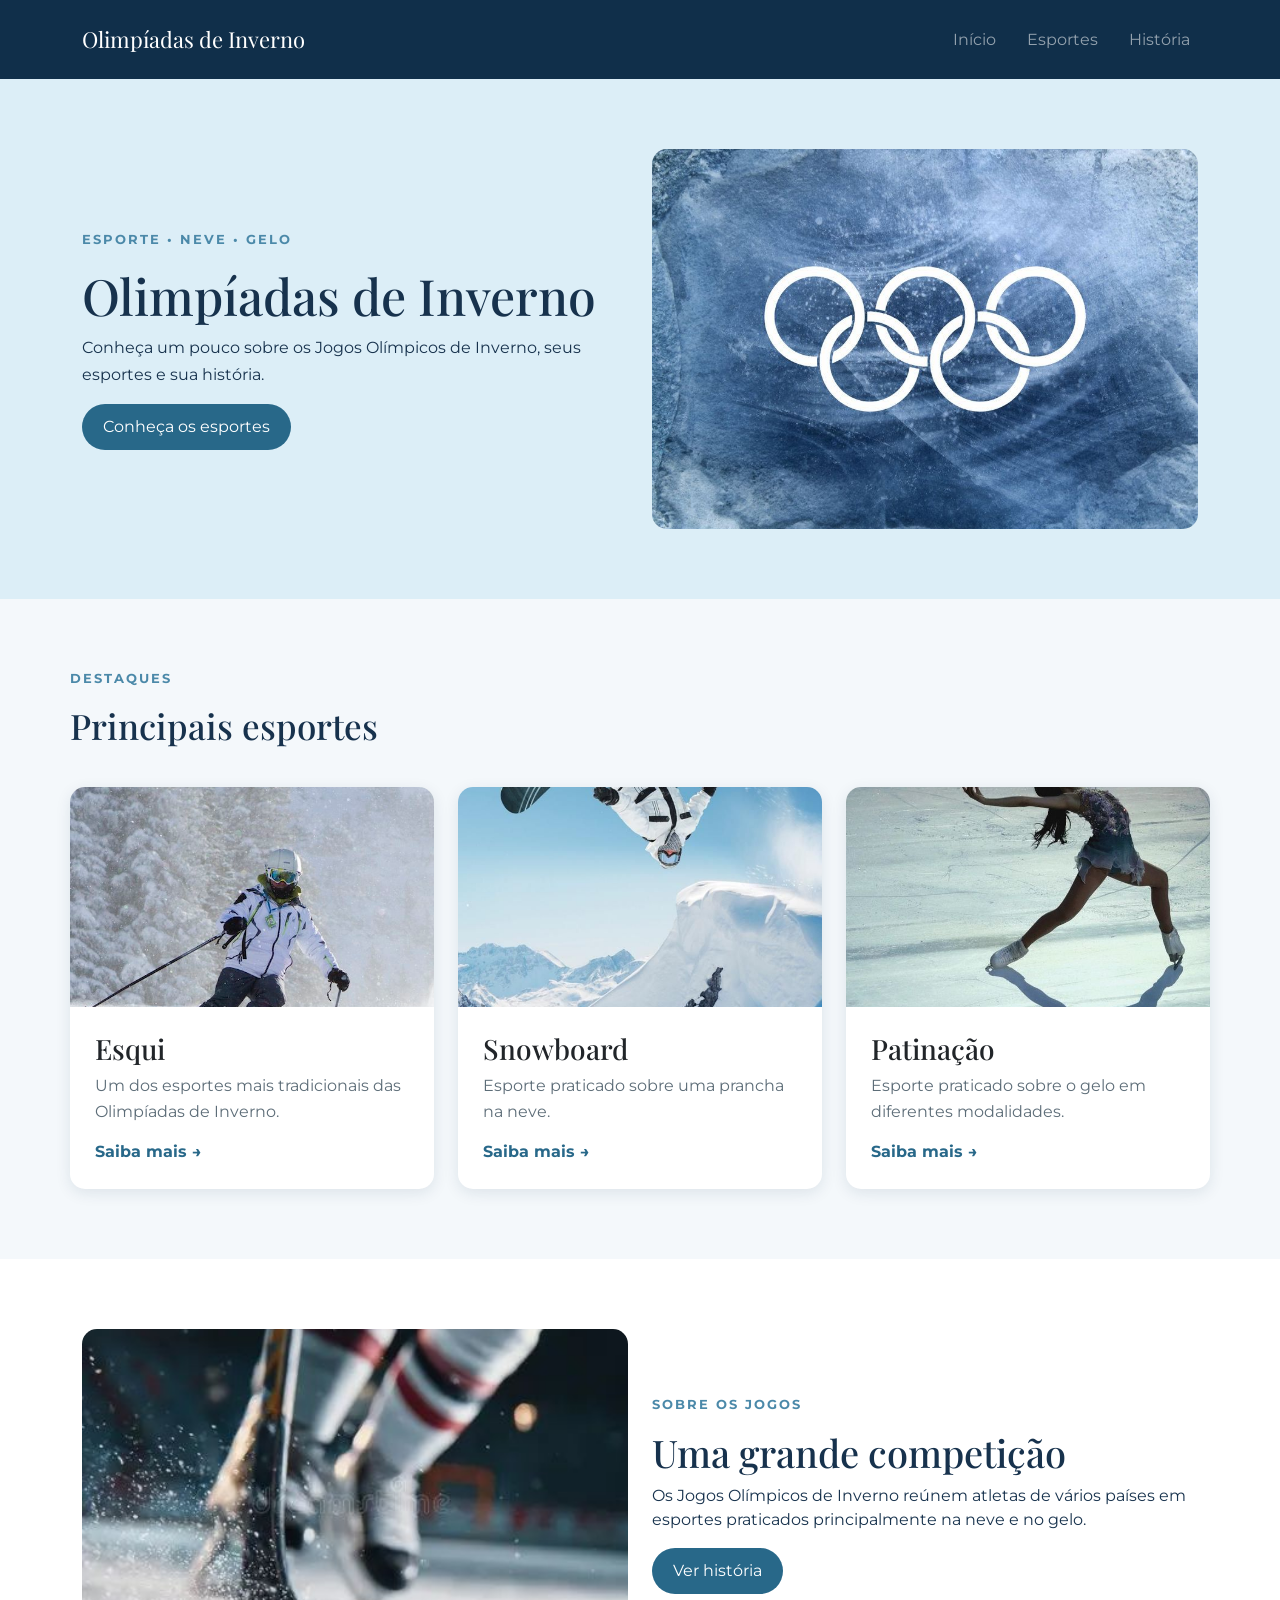
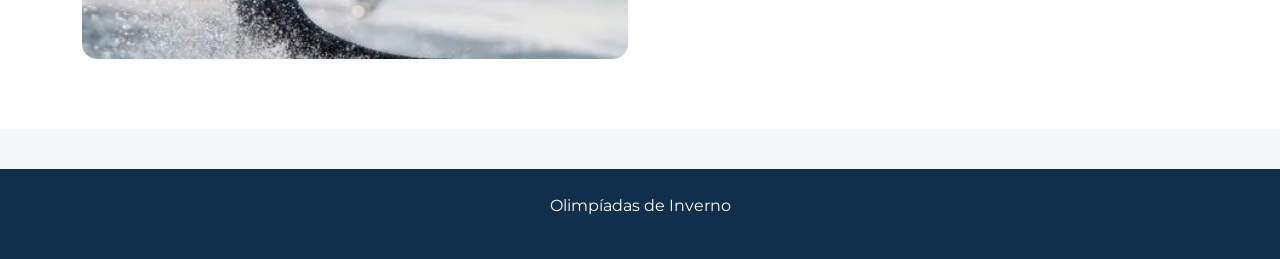
==== index.html @ b383e8ac "first commit" ====
<!DOCTYPE html>
<html lang="pt-br">
<head>
    <meta charset="UTF-8">
    <meta name="viewport" content="width=device-width, initial-scale=1.0">

    <title>Olimpíadas de Inverno</title>

    <link href="https://cdn.jsdelivr.net/npm/bootstrap@5.3.3/dist/css/bootstrap.min.css" rel="stylesheet">

    <link href="https://fonts.googleapis.com/css2?family=Montserrat:wght@400;500;600;700&family=Playfair+Display:wght@600;700&display=swap" rel="stylesheet">

    <link rel="stylesheet" href="style.css">
</head>

<body>

<header>
    <nav class="navbar navbar-expand-lg navbar-dark">
        <div class="container">

            <a class="navbar-brand" href="index.html">
                Olimpíadas de Inverno
            </a>

            <button class="navbar-toggler" type="button" data-bs-toggle="collapse" data-bs-target="#menu">
                <span class="navbar-toggler-icon"></span>
            </button>

            <div class="collapse navbar-collapse" id="menu">

                <ul class="navbar-nav ms-auto">

                    <li class="nav-item">
                        <a class="nav-link" href="index.html">Início</a>
                    </li>

                    <li class="nav-item">
                        <a class="nav-link" href="esportes.html">Esportes</a>
                    </li>

                    <li class="nav-item">
                        <a class="nav-link" href="historia.html">História</a>
                    </li>

                </ul>

            </div>
        </div>
    </nav>
</header>

<main>

    <section class="banner">

        <div class="container">

            <div class="row align-items-center">

                <div class="col-md-6">

                    <p class="subtitulo">ESPORTE • NEVE • GELO</p>

                    <h1>
                        Olimpíadas de Inverno
                    </h1>

                    <p>
                        Conheça um pouco sobre os Jogos Olímpicos
                        de Inverno, seus esportes e sua história.
                    </p>

                    <a href="esportes.html" class="btn btn-principal">
                        Conheça os esportes
                    </a>

                </div>

                <div class="col-md-6">

                    <img src="imagens/capa.jpg"
                         class="img-fluid imagem-banner"
                         alt="Olimpíadas de Inverno">

                </div>

            </div>

        </div>

    </section>

    <section class="container destaques">

        <p class="subtitulo">DESTAQUES</p>

        <h2>Principais esportes</h2>

        <div class="row g-4 mt-3">

            <div class="col-md-4">

                <div class="card">

                    <img src="imagens/esqui.jpg"
                         class="card-img-top"
                         alt="Esqui">

                    <div class="card-body">

                        <h3>Esqui</h3>

                        <p>
                            Um dos esportes mais tradicionais
                            das Olimpíadas de Inverno.
                        </p>

                        <a href="esportes.html">Saiba mais →</a>

                    </div>

                </div>

            </div>

            <div class="col-md-4">

                <div class="card">

                    <img src="imagens/snowboard.jpg"
                         class="card-img-top"
                         alt="Snowboard">

                    <div class="card-body">

                        <h3>Snowboard</h3>

                        <p>
                            Esporte praticado sobre uma prancha
                            na neve.
                        </p>

                        <a href="esportes.html">Saiba mais →</a>

                    </div>

                </div>

            </div>

            <div class="col-md-4">

                <div class="card">

                    <img src="imagens/patinacao.jpg"
                         class="card-img-top"
                         alt="Patinação no gelo">

                    <div class="card-body">

                        <h3>Patinação</h3>

                        <p>
                            Esporte praticado sobre o gelo
                            em diferentes modalidades.
                        </p>

                        <a href="esportes.html">Saiba mais →</a>

                    </div>

                </div>

            </div>

        </div>

    </section>

    <section class="sobre">

        <div class="container">

            <div class="row align-items-center">

                <div class="col-md-6">

                    <img src="imagens/hoquei.jpg"
                         class="img-fluid"
                         alt="Hóquei no gelo">

                </div>

                <div class="col-md-6">

                    <p class="subtitulo">SOBRE OS JOGOS</p>

                    <h2>Uma grande competição</h2>

                    <p>
                        Os Jogos Olímpicos de Inverno reúnem atletas
                        de vários países em esportes praticados
                        principalmente na neve e no gelo.
                    </p>

                    <a href="historia.html" class="btn btn-principal">
                        Ver história
                    </a>

                </div>

            </div>

        </div>

    </section>

</main>

<footer>
    <p>Olimpíadas de Inverno </p>
</footer>

<script src="https://cdn.jsdelivr.net/npm/bootstrap@5.3.3/dist/js/bootstrap.bundle.min.js"></script>

</body>
</html>
---- style.css ----
body {
    font-family: 'Montserrat', sans-serif;
    background-color: #f4f8fb;
    color: #17324d;
}

.navbar {
    background-color: #102f4a;
    padding: 18px 0;
}

.navbar-brand {
    font-family: 'Playfair Display', serif;
    font-size: 22px;
}

.nav-link {
    margin-left: 15px;
}

.nav-link:hover {
    color: #a9d7ee !important;
}

.banner {
    background-color: #dceef7;
    padding: 70px 0;
}

.banner h1 {
    font-family: 'Playfair Display', serif;
    font-size: 50px;
}

.banner p {
    line-height: 1.7;
}

.subtitulo {
    color: #4b89a9;
    font-size: 13px;
    font-weight: bold;
    letter-spacing: 2px;
}

.imagem-banner {
    width: 100%;
    height: 380px;
    object-fit: cover;
    border-radius: 15px;
}

.btn-principal {
    background-color: #286889;
    color: white;
    border-radius: 25px;
    padding: 10px 20px;
}

.btn-principal:hover {
    background-color: #173f58;
    color: white;
}

.destaques {
    padding: 70px 0;
}

.destaques h2 {
    font-family: 'Playfair Display', serif;
    font-size: 35px;
}

.card {
    border: none;
    border-radius: 15px;
    overflow: hidden;
    box-shadow: 0 4px 15px rgba(23, 50, 77, 0.10);
}

.card img {
    height: 220px;
    object-fit: cover;
}

.card-body {
    padding: 25px;
}

.card h2,
.card h3 {
    font-family: 'Playfair Display', serif;
}

.card p {
    color: #5d6d78;
    line-height: 1.6;
}

.card a {
    color: #286889;
    text-decoration: none;
    font-weight: bold;
}

.sobre {
    background-color: white;
    padding: 70px 0;
}

.sobre img {
    width: 100%;
    height: 330px;
    object-fit: cover;
    border-radius: 15px;
}

.sobre h2 {
    font-family: 'Playfair Display', serif;
    font-size: 38px;
}

.titulo-pagina {
    background-color: #dceef7;
    padding: 55px 0;
}

.titulo-pagina h1 {
    font-family: 'Playfair Display', serif;
    font-size: 45px;
}

.pagina-conteudo {
    padding: 60px 0;
}

.imagem-historia {
    width: 100%;
    height: 350px;
    object-fit: cover;
    border-radius: 15px;
}

.ano {
    color: #286889;
    font-size: 30px;
    font-weight: bold;
    margin-bottom: 10px;
}

footer {
    background-color: #102f4a;
    color: white;
    text-align: center;
    padding: 25px;
    margin-top: 40px;
}

@media (max-width: 768px) {

    .banner h1 {
        font-size: 40px;
    }

    .imagem-banner {
        margin-top: 30px;
    }

    .nav-link {
        margin-left: 0;
    }

}
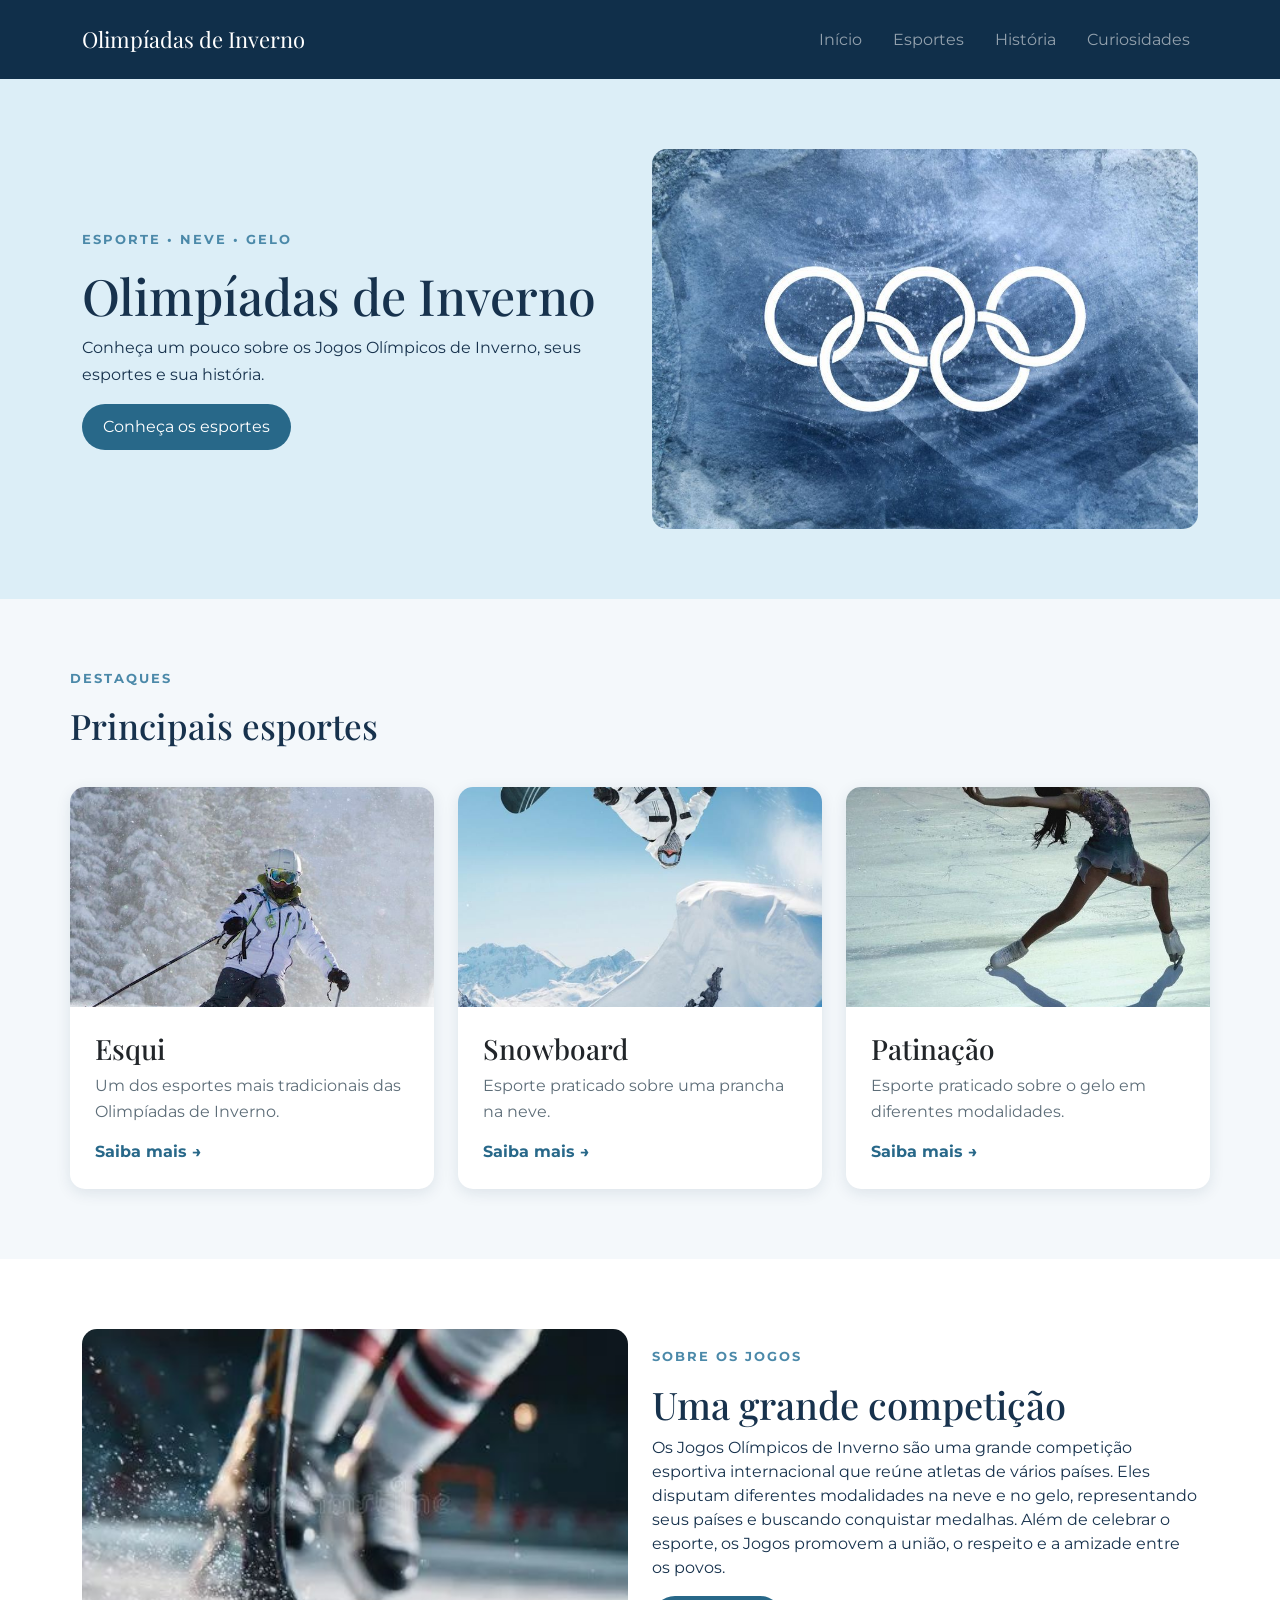
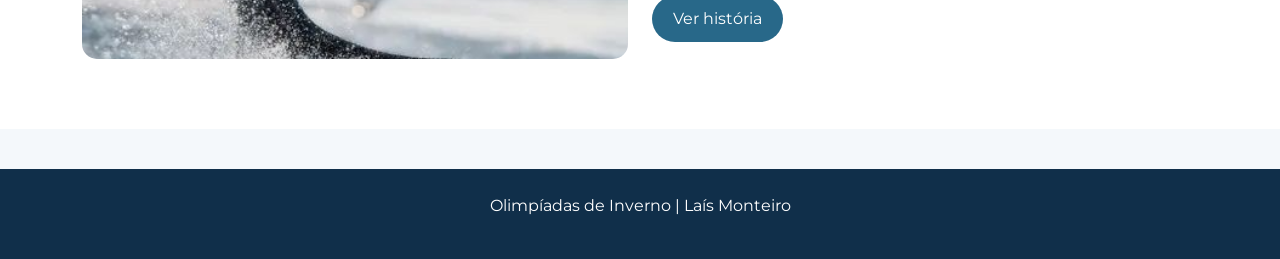
==== commit da40eb05: "fiz alterações e criei paginas" ====
--- a/index.html
+++ b/index.html
@@ -1,228 +1,190 @@
-<!DOCTYPE html>
+<!doctype html>
 <html lang="pt-br">
-<head>
-    <meta charset="UTF-8">
-    <meta name="viewport" content="width=device-width, initial-scale=1.0">
+  <head>
+    <meta charset="UTF-8" />
+    <meta name="viewport" content="width=device-width, initial-scale=1.0" />
 
     <title>Olimpíadas de Inverno</title>
 
-    <link href="https://cdn.jsdelivr.net/npm/bootstrap@5.3.3/dist/css/bootstrap.min.css" rel="stylesheet">
+    <link
+      href="https://cdn.jsdelivr.net/npm/bootstrap@5.3.3/dist/css/bootstrap.min.css"
+      rel="stylesheet"
+    />
 
-    <link href="https://fonts.googleapis.com/css2?family=Montserrat:wght@400;500;600;700&family=Playfair+Display:wght@600;700&display=swap" rel="stylesheet">
+    <link
+      href="https://fonts.googleapis.com/css2?family=Montserrat:wght@400;500;600;700&family=Playfair+Display:wght@600;700&display=swap"
+      rel="stylesheet"
+    />
 
-    <link rel="stylesheet" href="style.css">
-</head>
+    <link rel="stylesheet" href="style.css" />
+  </head>
 
-<body>
+  <body>
+    <header>
+      <nav class="navbar navbar-expand-lg navbar-dark">
+        <div class="container">
+          <a class="navbar-brand" href="index.html"> Olimpíadas de Inverno </a>
 
-<header>
-    <nav class="navbar navbar-expand-lg navbar-dark">
+          <button
+            class="navbar-toggler"
+            type="button"
+            data-bs-toggle="collapse"
+            data-bs-target="#menu"
+          >
+            <span class="navbar-toggler-icon"></span>
+          </button>
+
+          <div class="collapse navbar-collapse" id="menu">
+            <ul class="navbar-nav ms-auto">
+              <li class="nav-item">
+                <a class="nav-link" href="index.html">Início</a>
+              </li>
+
+              <li class="nav-item">
+                <a class="nav-link" href="esportes.html">Esportes</a>
+              </li>
+
+              <li class="nav-item">
+                <a class="nav-link" href="historia.html">História</a>
+              </li>
+
+              <li class="nav-item">
+                <a class="nav-link" href="curiosidades.html">Curiosidades</a>
+              </li>
+            </ul>
+          </div>
+        </div>
+      </nav>
+    </header>
+
+    <main>
+      <section class="banner">
         <div class="container">
+          <div class="row align-items-center">
+            <div class="col-md-6">
+              <p class="subtitulo">ESPORTE • NEVE • GELO</p>
 
-            <a class="navbar-brand" href="index.html">
-                Olimpíadas de Inverno
-            </a>
+              <h1>Olimpíadas de Inverno</h1>
 
-            <button class="navbar-toggler" type="button" data-bs-toggle="collapse" data-bs-target="#menu">
-                <span class="navbar-toggler-icon"></span>
-            </button>
+              <p>
+                Conheça um pouco sobre os Jogos Olímpicos de Inverno, seus
+                esportes e sua história.
+              </p>
 
-            <div class="collapse navbar-collapse" id="menu">
-
-                <ul class="navbar-nav ms-auto">
-
-                    <li class="nav-item">
-                        <a class="nav-link" href="index.html">Início</a>
-                    </li>
-
-                    <li class="nav-item">
-                        <a class="nav-link" href="esportes.html">Esportes</a>
-                    </li>
-
-                    <li class="nav-item">
-                        <a class="nav-link" href="historia.html">História</a>
-                    </li>
-
-                </ul>
-
-            </div>
-        </div>
-    </nav>
-</header>
-
-<main>
-
-    <section class="banner">
-
-        <div class="container">
-
-            <div class="row align-items-center">
-
-                <div class="col-md-6">
-
-                    <p class="subtitulo">ESPORTE • NEVE • GELO</p>
-
-                    <h1>
-                        Olimpíadas de Inverno
-                    </h1>
-
-                    <p>
-                        Conheça um pouco sobre os Jogos Olímpicos
-                        de Inverno, seus esportes e sua história.
-                    </p>
-
-                    <a href="esportes.html" class="btn btn-principal">
-                        Conheça os esportes
-                    </a>
-
-                </div>
-
-                <div class="col-md-6">
-
-                    <img src="imagens/capa.jpg"
-                         class="img-fluid imagem-banner"
-                         alt="Olimpíadas de Inverno">
-
-                </div>
-
+              <a href="esportes.html" class="btn btn-principal">
+                Conheça os esportes
+              </a>
             </div>
 
+            <div class="col-md-6">
+              <img
+                src="imagens/capa.jpg"
+                class="img-fluid imagem-banner"
+                alt="Olimpíadas de Inverno"
+              />
+            </div>
+          </div>
         </div>
+      </section>
 
-    </section>
-
-    <section class="container destaques">
-
+      <section class="container destaques">
         <p class="subtitulo">DESTAQUES</p>
 
         <h2>Principais esportes</h2>
 
         <div class="row g-4 mt-3">
+          <div class="col-md-4">
+            <div class="card">
+              <img src="imagens/esqui.jpg" class="card-img-top" alt="Esqui" />
 
-            <div class="col-md-4">
+              <div class="card-body">
+                <h3>Esqui</h3>
 
-                <div class="card">
+                <p>
+                  Um dos esportes mais tradicionais das Olimpíadas de Inverno.
+                </p>
 
-                    <img src="imagens/esqui.jpg"
-                         class="card-img-top"
-                         alt="Esqui">
+                <a href="esportes.html">Saiba mais →</a>
+              </div>
+            </div>
+          </div>
 
-                    <div class="card-body">
+          <div class="col-md-4">
+            <div class="card">
+              <img
+                src="imagens/snowboard.jpg"
+                class="card-img-top"
+                alt="Snowboard"
+              />
 
-                        <h3>Esqui</h3>
+              <div class="card-body">
+                <h3>Snowboard</h3>
 
-                        <p>
-                            Um dos esportes mais tradicionais
-                            das Olimpíadas de Inverno.
-                        </p>
+                <p>Esporte praticado sobre uma prancha na neve.</p>
 
-                        <a href="esportes.html">Saiba mais →</a>
+                <a href="esportes.html">Saiba mais →</a>
+              </div>
+            </div>
+          </div>
 
-                    </div>
+          <div class="col-md-4">
+            <div class="card">
+              <img
+                src="imagens/patinacao.jpg"
+                class="card-img-top"
+                alt="Patinação no gelo"
+              />
 
-                </div>
+              <div class="card-body">
+                <h3>Patinação</h3>
 
+                <p>Esporte praticado sobre o gelo em diferentes modalidades.</p>
+
+                <a href="esportes.html">Saiba mais →</a>
+              </div>
+            </div>
+          </div>
+        </div>
+      </section>
+
+      <section class="sobre">
+        <div class="container">
+          <div class="row align-items-center">
+            <div class="col-md-6">
+              <img
+                src="imagens/hoquei.jpg"
+                class="img-fluid"
+                alt="Hóquei no gelo"
+              />
             </div>
 
-            <div class="col-md-4">
+            <div class="col-md-6">
+              <p class="subtitulo">SOBRE OS JOGOS</p>
 
-                <div class="card">
+              <h2>Uma grande competição</h2>
 
-                    <img src="imagens/snowboard.jpg"
-                         class="card-img-top"
-                         alt="Snowboard">
+              <p>
+                Os Jogos Olímpicos de Inverno são uma grande competição
+                esportiva internacional que reúne atletas de vários países. Eles
+                disputam diferentes modalidades na neve e no gelo, representando
+                seus países e buscando conquistar medalhas. Além de celebrar o
+                esporte, os Jogos promovem a união, o respeito e a amizade entre
+                os povos.
+              </p>
 
-                    <div class="card-body">
+              <a href="historia.html" class="btn btn-principal">
+                Ver história
+              </a>
+            </div>
+          </div>
+        </div>
+      </section>
+    </main>
 
-                        <h3>Snowboard</h3>
+    <footer>
+      <p>Olimpíadas de Inverno | Laís Monteiro</p>
+    </footer>
 
-                        <p>
-                            Esporte praticado sobre uma prancha
-                            na neve.
-                        </p>
-
-                        <a href="esportes.html">Saiba mais →</a>
-
-                    </div>
-
-                </div>
-
-            </div>
-
-            <div class="col-md-4">
-
-                <div class="card">
-
-                    <img src="imagens/patinacao.jpg"
-                         class="card-img-top"
-                         alt="Patinação no gelo">
-
-                    <div class="card-body">
-
-                        <h3>Patinação</h3>
-
-                        <p>
-                            Esporte praticado sobre o gelo
-                            em diferentes modalidades.
-                        </p>
-
-                        <a href="esportes.html">Saiba mais →</a>
-
-                    </div>
-
-                </div>
-
-            </div>
-
-        </div>
-
-    </section>
-
-    <section class="sobre">
-
-        <div class="container">
-
-            <div class="row align-items-center">
-
-                <div class="col-md-6">
-
-                    <img src="imagens/hoquei.jpg"
-                         class="img-fluid"
-                         alt="Hóquei no gelo">
-
-                </div>
-
-                <div class="col-md-6">
-
-                    <p class="subtitulo">SOBRE OS JOGOS</p>
-
-                    <h2>Uma grande competição</h2>
-
-                    <p>
-                        Os Jogos Olímpicos de Inverno reúnem atletas
-                        de vários países em esportes praticados
-                        principalmente na neve e no gelo.
-                    </p>
-
-                    <a href="historia.html" class="btn btn-principal">
-                        Ver história
-                    </a>
-
-                </div>
-
-            </div>
-
-        </div>
-
-    </section>
-
-</main>
-
-<footer>
-    <p>Olimpíadas de Inverno </p>
-</footer>
-
-<script src="https://cdn.jsdelivr.net/npm/bootstrap@5.3.3/dist/js/bootstrap.bundle.min.js"></script>
-
-</body>
-</html>+    <script src="https://cdn.jsdelivr.net/npm/bootstrap@5.3.3/dist/js/bootstrap.bundle.min.js"></script>
+  </body>
+</html>
--- a/style.css
+++ b/style.css
@@ -1,173 +1,241 @@
 body {
-    font-family: 'Montserrat', sans-serif;
-    background-color: #f4f8fb;
-    color: #17324d;
+  font-family: "Montserrat", sans-serif;
+  background-color: #f4f8fb;
+  color: #17324d;
 }
 
 .navbar {
-    background-color: #102f4a;
-    padding: 18px 0;
+  background-color: #102f4a;
+  padding: 18px 0;
 }
 
 .navbar-brand {
-    font-family: 'Playfair Display', serif;
-    font-size: 22px;
+  font-family: "Playfair Display", serif;
+  font-size: 22px;
 }
 
 .nav-link {
-    margin-left: 15px;
+  margin-left: 15px;
 }
 
 .nav-link:hover {
-    color: #a9d7ee !important;
+  color: #a9d7ee !important;
 }
 
 .banner {
-    background-color: #dceef7;
-    padding: 70px 0;
+  background-color: #dceef7;
+  padding: 70px 0;
 }
 
 .banner h1 {
-    font-family: 'Playfair Display', serif;
-    font-size: 50px;
+  font-family: "Playfair Display", serif;
+  font-size: 50px;
 }
 
 .banner p {
-    line-height: 1.7;
+  line-height: 1.7;
 }
 
 .subtitulo {
-    color: #4b89a9;
-    font-size: 13px;
-    font-weight: bold;
-    letter-spacing: 2px;
+  color: #4b89a9;
+  font-size: 13px;
+  font-weight: bold;
+  letter-spacing: 2px;
 }
 
 .imagem-banner {
-    width: 100%;
-    height: 380px;
-    object-fit: cover;
-    border-radius: 15px;
+  width: 100%;
+  height: 380px;
+  object-fit: cover;
+  border-radius: 15px;
 }
 
 .btn-principal {
-    background-color: #286889;
-    color: white;
-    border-radius: 25px;
-    padding: 10px 20px;
+  background-color: #286889;
+  color: white;
+  border-radius: 25px;
+  padding: 10px 20px;
 }
 
 .btn-principal:hover {
-    background-color: #173f58;
-    color: white;
+  background-color: #173f58;
+  color: white;
 }
 
 .destaques {
-    padding: 70px 0;
+  padding: 70px 0;
 }
 
 .destaques h2 {
-    font-family: 'Playfair Display', serif;
-    font-size: 35px;
+  font-family: "Playfair Display", serif;
+  font-size: 35px;
 }
 
 .card {
-    border: none;
-    border-radius: 15px;
-    overflow: hidden;
-    box-shadow: 0 4px 15px rgba(23, 50, 77, 0.10);
+  border: none;
+  border-radius: 15px;
+  overflow: hidden;
+  box-shadow: 0 4px 15px rgba(23, 50, 77, 0.1);
+  height: 100%;
 }
 
 .card img {
-    height: 220px;
-    object-fit: cover;
+  height: 220px;
+  object-fit: cover;
 }
 
 .card-body {
-    padding: 25px;
+  padding: 25px;
 }
 
 .card h2,
 .card h3 {
-    font-family: 'Playfair Display', serif;
+  font-family: "Playfair Display", serif;
 }
 
 .card p {
-    color: #5d6d78;
-    line-height: 1.6;
+  color: #5d6d78;
+  line-height: 1.6;
 }
 
 .card a {
-    color: #286889;
-    text-decoration: none;
-    font-weight: bold;
+  color: #286889;
+  text-decoration: none;
+  font-weight: bold;
 }
 
 .sobre {
-    background-color: white;
-    padding: 70px 0;
+  background-color: white;
+  padding: 70px 0;
 }
 
 .sobre img {
-    width: 100%;
-    height: 330px;
-    object-fit: cover;
-    border-radius: 15px;
+  width: 100%;
+  height: 330px;
+  object-fit: cover;
+  border-radius: 15px;
 }
 
 .sobre h2 {
-    font-family: 'Playfair Display', serif;
-    font-size: 38px;
+  font-family: "Playfair Display", serif;
+  font-size: 38px;
 }
 
 .titulo-pagina {
-    background-color: #dceef7;
-    padding: 55px 0;
+  background-color: #dceef7;
+  padding: 55px 0;
 }
 
 .titulo-pagina h1 {
-    font-family: 'Playfair Display', serif;
-    font-size: 45px;
+  font-family: "Playfair Display", serif;
+  font-size: 45px;
 }
 
 .pagina-conteudo {
-    padding: 60px 0;
+  padding: 60px 0;
 }
 
 .imagem-historia {
-    width: 100%;
-    height: 350px;
-    object-fit: cover;
-    border-radius: 15px;
+  width: 100%;
+  height: 350px;
+  object-fit: cover;
+  border-radius: 15px;
 }
 
 .ano {
-    color: #286889;
-    font-size: 30px;
-    font-weight: bold;
-    margin-bottom: 10px;
+  color: #286889;
+  font-size: 30px;
+  font-weight: bold;
+  margin-bottom: 10px;
 }
 
 footer {
-    background-color: #102f4a;
-    color: white;
-    text-align: center;
-    padding: 25px;
-    margin-top: 40px;
+  background-color: #102f4a;
+  color: white;
+  text-align: center;
+  padding: 25px;
+  margin-top: 40px;
+}
+
+/* CARDS DE CURIOSIDADES */
+
+.curiosidades-container {
+  max-width: 1200px;
+  margin: 0 auto;
+
+  display: grid;
+  grid-template-columns: repeat(3, 1fr);
+
+  gap: 25px;
+  padding: 0 20px;
+}
+
+.curiosidades-container .card {
+  width: 100%;
+}
+
+/* RESPONSIVIDADE */
+
+@media (max-width: 992px) {
+  .curiosidades-container {
+    grid-template-columns: repeat(2, 1fr);
+  }
 }
 
 @media (max-width: 768px) {
-
-    .banner h1 {
-        font-size: 40px;
-    }
-
-    .imagem-banner {
-        margin-top: 30px;
-    }
-
-    .nav-link {
-        margin-left: 0;
-    }
-
-}+  .banner h1 {
+    font-size: 40px;
+  }
+
+  .imagem-banner {
+    margin-top: 30px;
+  }
+
+  .nav-link {
+    margin-left: 0;
+  }
+
+  .curiosidades-container {
+    grid-template-columns: 1fr;
+  }
+}
+.tabela-curiosidades {
+  padding: 60px 0;
+  background-color: white;
+}
+
+.tabela-curiosidades h2 {
+  font-family: "Playfair Display", serif;
+  font-size: 35px;
+  text-align: center;
+  margin-bottom: 30px;
+  color: #17324d;
+}
+
+.tabela-curiosidades table {
+  width: 90%;
+  max-width: 1100px;
+  margin: 0 auto;
+  border-collapse: collapse;
+  background-color: #f4f8fb;
+  border-radius: 15px;
+  overflow: hidden;
+}
+
+.tabela-curiosidades th {
+  background-color: #102f4a;
+  color: white;
+  padding: 18px;
+  text-align: left;
+}
+
+.tabela-curiosidades td {
+  padding: 18px;
+  color: #5d6d78;
+  border-bottom: 1px solid #dceef7;
+  line-height: 1.5;
+}
+
+.tabela-curiosidades tr:hover {
+  background-color: #dceef7;
+}
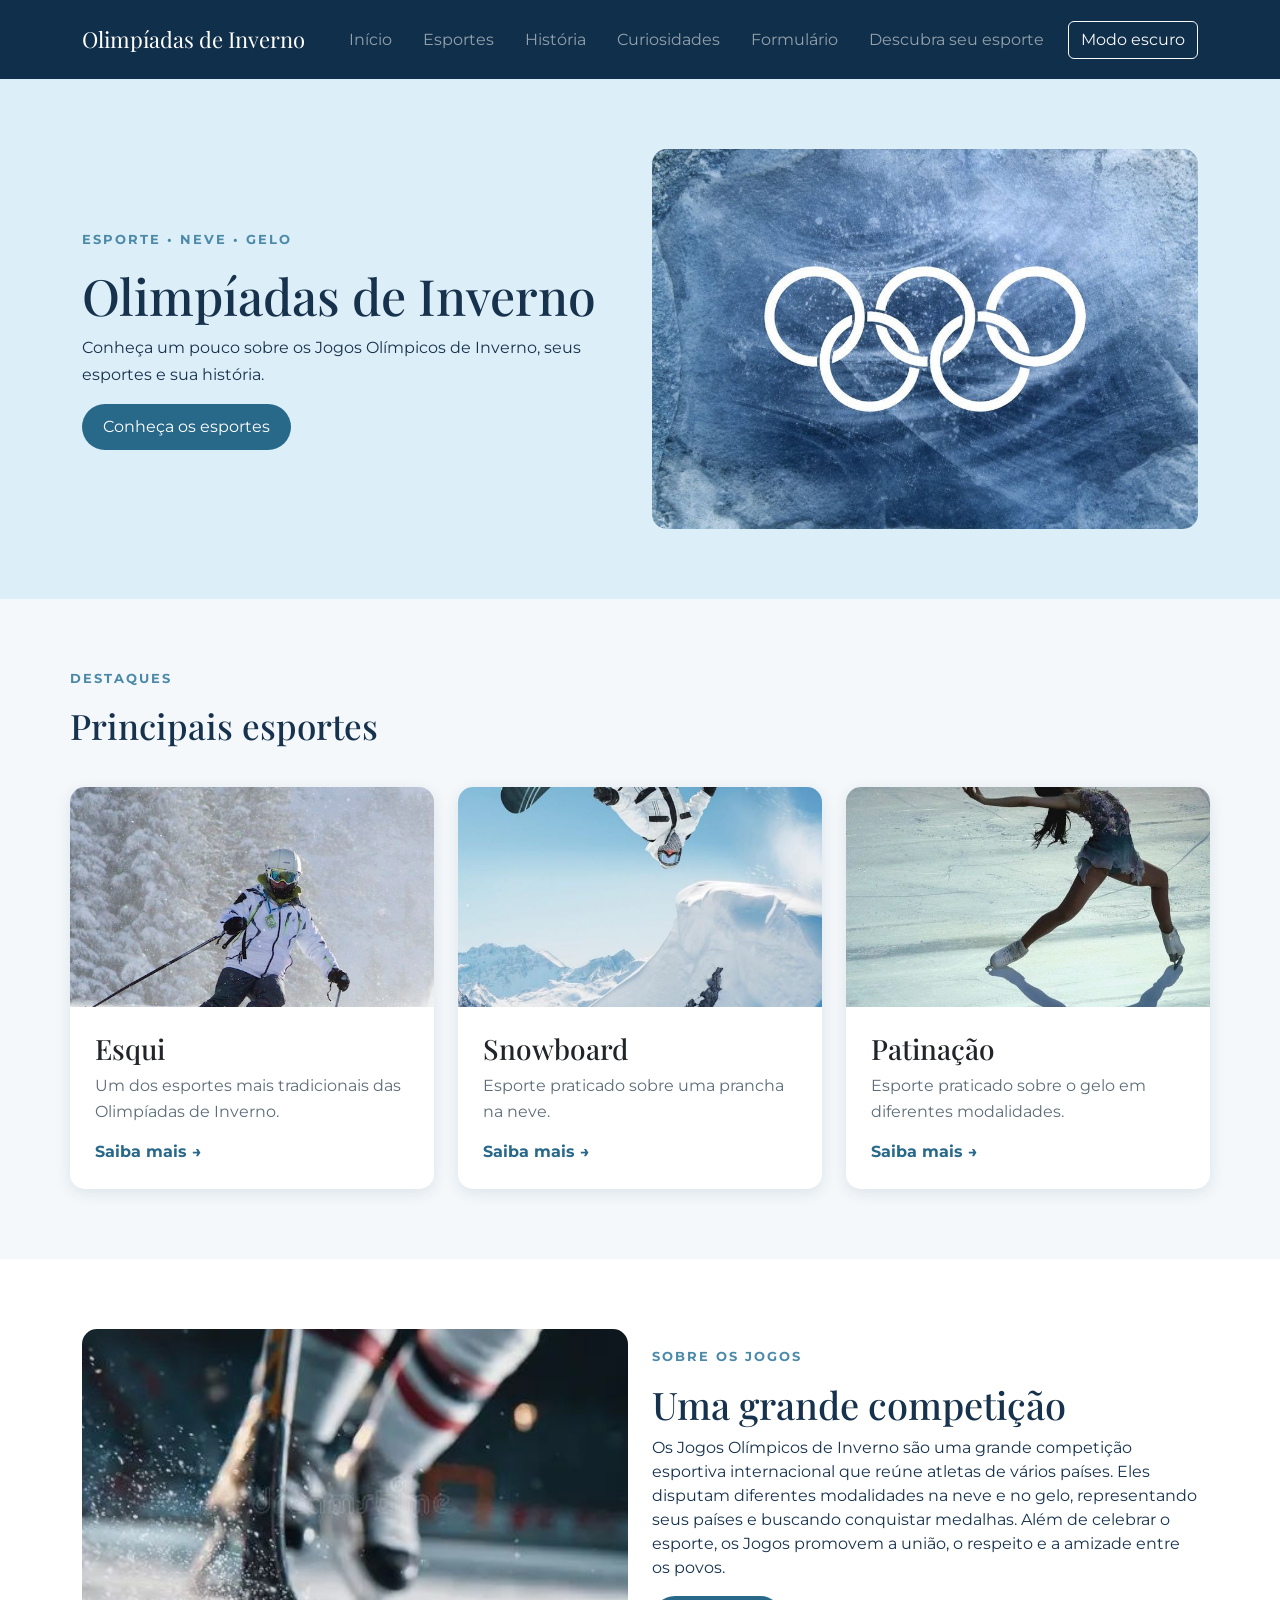
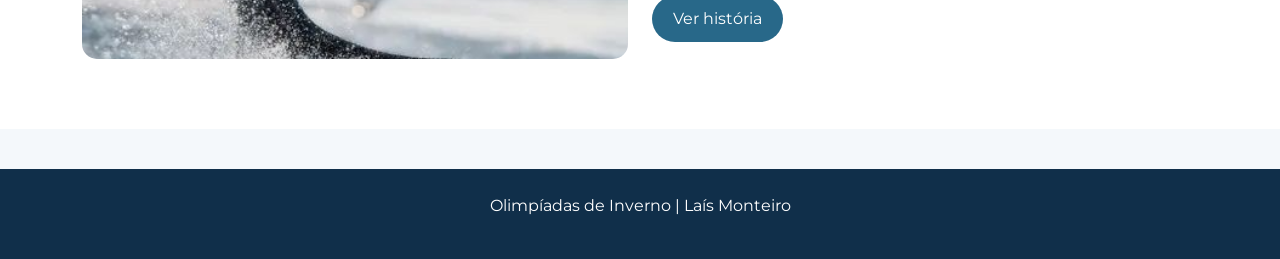
==== commit a6af2004: "mudei algumas paginas" ====
--- a/index.html
+++ b/index.html
@@ -4,7 +4,7 @@
     <meta charset="UTF-8" />
     <meta name="viewport" content="width=device-width, initial-scale=1.0" />
 
-    <title>Olimpíadas de Inverno</title>
+    <title>Curiosidades - Olimpíadas de Inverno</title>
 
     <link
       href="https://cdn.jsdelivr.net/npm/bootstrap@5.3.3/dist/css/bootstrap.min.css"
@@ -16,7 +16,8 @@
       rel="stylesheet"
     />
 
-    <link rel="stylesheet" href="style.css" />
+    <link rel="stylesheet" href="css/style.css" />
+  </head>
   </head>
 
   <body>
@@ -34,25 +35,43 @@
             <span class="navbar-toggler-icon"></span>
           </button>
 
-          <div class="collapse navbar-collapse" id="menu">
-            <ul class="navbar-nav ms-auto">
-              <li class="nav-item">
-                <a class="nav-link" href="index.html">Início</a>
-              </li>
-
-              <li class="nav-item">
-                <a class="nav-link" href="esportes.html">Esportes</a>
-              </li>
-
-              <li class="nav-item">
-                <a class="nav-link" href="historia.html">História</a>
-              </li>
-
-              <li class="nav-item">
-                <a class="nav-link" href="curiosidades.html">Curiosidades</a>
-              </li>
-            </ul>
-          </div>
+          
+
+<div class="collapse navbar-collapse" id="menu">
+
+    <ul class="navbar-nav ms-auto">
+
+        <li class="nav-item">
+            <a class="nav-link" href="index.html">Início</a>
+        </li>
+
+        <li class="nav-item">
+            <a class="nav-link" href="esportes.html">Esportes</a>
+        </li>
+
+        <li class="nav-item">
+            <a class="nav-link" href="historia.html">História</a>
+        </li>
+
+        <li class="nav-item">
+            <a class="nav-link" href="curiosidades.html">Curiosidades</a>
+        </li>
+
+        <li class="nav-item">
+            <a class="nav-link" href="formulario.html">Formulário</a>
+        </li>
+
+        <li class="nav-item">
+            <a class="nav-link" href="descobrir-esporte.html">Descubra seu esporte</a>
+        </li>
+
+    </ul>
+
+    <button id="modo-escuro" class="btn btn-outline-light ms-lg-3 mt-2 mt-lg-0">
+        Modo escuro
+    </button>
+
+</div>
         </div>
       </nav>
     </header>
@@ -186,5 +205,6 @@
     </footer>
 
     <script src="https://cdn.jsdelivr.net/npm/bootstrap@5.3.3/dist/js/bootstrap.bundle.min.js"></script>
+    <script src="js/script.js"></script>
   </body>
 </html>
--- a/css/style.css
+++ b/css/style.css
@@ -0,0 +1,563 @@
+body {
+  font-family: "Montserrat", sans-serif;
+  background-color: #f4f8fb;
+  color: #17324d;
+}
+
+.navbar {
+  background-color: #102f4a;
+  padding: 18px 0;
+}
+
+.navbar-brand {
+  font-family: "Playfair Display", serif;
+  font-size: 22px;
+}
+
+.nav-link {
+  margin-left: 15px;
+}
+
+.nav-link:hover {
+  color: #a9d7ee !important;
+}
+
+.banner {
+  background-color: #dceef7;
+  padding: 70px 0;
+}
+
+.banner h1 {
+  font-family: "Playfair Display", serif;
+  font-size: 50px;
+}
+
+.banner p {
+  line-height: 1.7;
+}
+
+.subtitulo {
+  color: #4b89a9;
+  font-size: 13px;
+  font-weight: bold;
+  letter-spacing: 2px;
+}
+
+.imagem-banner {
+  width: 100%;
+  height: 380px;
+  object-fit: cover;
+  border-radius: 15px;
+}
+
+.btn-principal {
+  background-color: #286889;
+  color: white;
+  border-radius: 25px;
+  padding: 10px 20px;
+}
+
+.btn-principal:hover {
+  background-color: #173f58;
+  color: white;
+}
+
+.destaques {
+  padding: 70px 0;
+}
+
+.destaques h2 {
+  font-family: "Playfair Display", serif;
+  font-size: 35px;
+}
+
+.card {
+  border: none;
+  border-radius: 15px;
+  overflow: hidden;
+  box-shadow: 0 4px 15px rgba(23, 50, 77, 0.1);
+  height: 100%;
+}
+
+.card img {
+  height: 220px;
+  object-fit: cover;
+}
+
+.card-body {
+  padding: 25px;
+}
+
+.card h2,
+.card h3 {
+  font-family: "Playfair Display", serif;
+}
+
+.card p {
+  color: #5d6d78;
+  line-height: 1.6;
+}
+
+.card a {
+  color: #286889;
+  text-decoration: none;
+  font-weight: bold;
+}
+
+.sobre {
+  background-color: white;
+  padding: 70px 0;
+}
+
+.sobre img {
+  width: 100%;
+  height: 330px;
+  object-fit: cover;
+  border-radius: 15px;
+}
+
+.sobre h2 {
+  font-family: "Playfair Display", serif;
+  font-size: 38px;
+}
+
+.titulo-pagina {
+  background-color: #dceef7;
+  padding: 55px 0;
+}
+
+.titulo-pagina h1 {
+  font-family: "Playfair Display", serif;
+  font-size: 45px;
+}
+
+.pagina-conteudo {
+  padding: 60px 0;
+}
+
+.imagem-historia {
+  width: 100%;
+  height: 350px;
+  object-fit: cover;
+  border-radius: 15px;
+}
+
+.ano {
+  color: #286889;
+  font-size: 30px;
+  font-weight: bold;
+  margin-bottom: 10px;
+}
+
+footer {
+  background-color: #102f4a;
+  color: white;
+  text-align: center;
+  padding: 25px;
+  margin-top: 40px;
+}
+
+/* CARDS DE CURIOSIDADES */
+
+.curiosidades-container {
+  max-width: 1200px;
+  margin: 0 auto;
+
+  display: grid;
+  grid-template-columns: repeat(3, 1fr);
+
+  gap: 25px;
+  padding: 0 20px;
+}
+
+.curiosidades-container .card {
+  width: 100%;
+}
+
+/* RESPONSIVIDADE */
+
+@media (max-width: 992px) {
+  .curiosidades-container {
+    grid-template-columns: repeat(2, 1fr);
+  }
+}
+
+@media (max-width: 768px) {
+  .banner h1 {
+    font-size: 40px;
+  }
+
+  .imagem-banner {
+    margin-top: 30px;
+  }
+
+  .nav-link {
+    margin-left: 0;
+  }
+
+  .curiosidades-container {
+    grid-template-columns: 1fr;
+  }
+}
+.tabela-curiosidades {
+  padding: 60px 0;
+  background-color: white;
+}
+
+.tabela-curiosidades h2 {
+  font-family: "Playfair Display", serif;
+  font-size: 35px;
+  text-align: center;
+  margin-bottom: 30px;
+  color: #17324d;
+}
+
+.tabela-curiosidades table {
+  width: 90%;
+  max-width: 1100px;
+  margin: 0 auto;
+  border-collapse: collapse;
+  background-color: #f4f8fb;
+  border-radius: 15px;
+  overflow: hidden;
+}
+
+.tabela-curiosidades th {
+  background-color: #102f4a;
+  color: white;
+  padding: 18px;
+  text-align: left;
+}
+
+.tabela-curiosidades td {
+  padding: 18px;
+  color: #5d6d78;
+  border-bottom: 1px solid #dceef7;
+  line-height: 1.5;
+}
+
+.tabela-curiosidades tr:hover {
+  background-color: #dceef7;
+}
+/* Formulário */
+
+.formulario-conteudo {
+    padding-top: 50px;
+    padding-bottom: 60px;
+}
+
+.formulario-caixa {
+    background-color: white;
+    max-width: 700px;
+    margin: auto;
+    padding: 35px;
+    border-radius: 15px;
+    box-shadow: 0 4px 15px rgba(23, 50, 77, 0.10);
+}
+
+.formulario-caixa h2 {
+    font-family: 'Playfair Display', serif;
+}
+
+.form-control,
+.form-select {
+    padding: 12px;
+    border-radius: 8px;
+}
+
+.mensagem-sucesso {
+    color: #187548;
+    font-weight: bold;
+}
+
+.mensagem-erro {
+    color: #b42318;
+    font-weight: bold;
+}
+
+/* Modo escuro */
+
+body.tema-escuro {
+    background-color: #17232e;
+    color: #f4f8fb;
+}
+
+.tema-escuro .banner,
+.tema-escuro .titulo-pagina {
+    background-color: #263d50;
+}
+
+/* Quadro de medalhas */
+.medalhas-secao {
+    padding: 60px 0;
+    background-color: #eaf4f9;
+}
+
+.medalhas-secao h2,
+.curiosidade-interativa h2,
+.secao-cartoes-curiosidades h2 {
+    font-family: 'Playfair Display', serif;
+    font-size: 35px;
+}
+
+.tabela-medalhas {
+    background-color: white;
+    border-radius: 12px;
+    overflow: hidden;
+    box-shadow: 0 4px 15px rgba(23, 50, 77, 0.10);
+}
+
+.tabela-medalhas table {
+    margin-bottom: 0;
+    text-align: center;
+}
+
+.tabela-medalhas thead th {
+    background-color: #102f4a;
+    color: white;
+    padding: 17px 12px;
+    white-space: nowrap;
+}
+
+.tabela-medalhas tbody td {
+    padding: 15px 12px;
+    color: #17324d;
+}
+
+.nota-medalhas {
+    margin-top: 15px;
+    font-size: 12px;
+    color: #5d6d78;
+}
+
+
+.curiosidade-interativa {
+    max-width: 800px;
+    margin: auto;
+    padding: 40px 30px;
+    background-color: white;
+    border-radius: 15px;
+    box-shadow: 0 4px 15px rgba(23, 50, 77, 0.10);
+}
+
+.curiosidade-interativa > p:not(.subtitulo) {
+    line-height: 1.8;
+}
+
+.texto-curiosidade {
+    min-height: 75px;
+    padding: 20px;
+    background-color: #dceef7;
+    color: #17324d;
+    border-radius: 10px;
+    line-height: 1.8;
+    font-weight: 600;
+}
+
+.secao-cartoes-curiosidades {
+    padding: 10px 0 70px;
+}
+
+.secao-cartoes-curiosidades .card {
+    height: 100%;
+    transition: transform 0.2s ease, box-shadow 0.2s ease;
+}
+
+.secao-cartoes-curiosidades .card:hover {
+    transform: translateY(-5px);
+    box-shadow: 0 8px 20px rgba(23, 50, 77, 0.15);
+}
+
+.tema-escuro .medalhas-secao {
+    background-color: #1d2c39;
+}
+
+.tema-escuro .tabela-medalhas {
+    background-color: #243442;
+}
+
+.tema-escuro .tabela-medalhas tbody td {
+    background-color: #243442;
+    color: #f4f8fb;
+}
+
+.tema-escuro .nota-medalhas {
+    color: #d3e0e9;
+}
+
+.tema-escuro .curiosidade-interativa {
+    background-color: #243442;
+    color: #f4f8fb;
+}
+
+.tema-escuro .texto-curiosidade {
+    background-color: #354e60;
+    color: #f4f8fb;
+}
+
+
+@media (max-width: 768px) {
+    .medalhas-secao h2,
+    .curiosidade-interativa h2,
+    .secao-cartoes-curiosidades h2 {
+        font-size: 29px;
+    }
+
+    .curiosidade-interativa {
+        padding: 25px 18px;
+    }
+
+    .tabela-medalhas {
+        font-size: 13px;
+    }
+
+    .tabela-medalhas thead th,
+    .tabela-medalhas tbody td {
+        padding: 12px 9px;
+    }
+}
+.tema-escuro .sobre,
+.tema-escuro .card,
+.tema-escuro .formulario-caixa {
+    background-color: #243442;
+    color: #f4f8fb;
+}
+
+.tema-escuro .card p,
+.tema-escuro .formulario-caixa p {
+    color: #d3e0e9;
+}
+
+.tema-escuro .form-control,
+.tema-escuro .form-select {
+    background-color: #17232e;
+    color: white;
+    border-color: #61798a;
+}
+
+.tema-escuro .form-control::placeholder {
+    color: #d3e0e9;
+}
+
+.tema-escuro .sobre img {
+    border: 1px solid #61798a;
+}
+
+@media (max-width: 768px) {
+    .formulario-caixa {
+        padding: 22px;
+    }
+}
+.texto-idade {
+    display: block;
+    color: #4b89a9;
+    margin-top: 7px;
+    font-size: 13px;
+}
+
+#resposta-formulario {
+    font-weight: 600;
+    line-height: 1.6;
+}
+
+.formulario-caixa textarea {
+    resize: vertical;
+}
+
+
+.quiz-conteudo {
+    padding-top: 50px;
+    padding-bottom: 60px;
+}
+
+.quiz-caixa {
+    max-width: 850px;
+    margin: auto;
+    padding: 35px;
+    background-color: white;
+    border-radius: 15px;
+    box-shadow: 0 4px 15px rgba(23, 50, 77, 0.10);
+}
+
+.quiz-caixa h2 {
+    font-family: 'Playfair Display', serif;
+    margin-bottom: 12px;
+}
+
+.pergunta-quiz {
+    border: 0;
+    border-bottom: 1px solid #dceef7;
+    padding: 20px 0;
+    margin-bottom: 15px;
+}
+
+.pergunta-quiz legend {
+    font-size: 18px;
+    font-weight: 700;
+    margin-bottom: 15px;
+}
+
+.opcao-quiz {
+    display: block;
+    background-color: #f4f8fb;
+    padding: 13px 15px;
+    margin-bottom: 9px;
+    border-radius: 9px;
+    cursor: pointer;
+    transition: background-color 0.2s;
+}
+
+.opcao-quiz:hover {
+    background-color: #dceef7;
+}
+
+.opcao-quiz input {
+    margin-right: 8px;
+    accent-color: #286889;
+}
+
+.resultado-quiz {
+    background-color: #dceef7;
+    color: #17324d;
+    padding: 25px;
+    border-radius: 12px;
+    line-height: 1.7;
+}
+
+.resultado-quiz h3 {
+    font-family: 'Playfair Display', serif;
+    margin-bottom: 12px;
+}
+
+.tema-escuro .quiz-caixa {
+    background-color: #243442;
+    color: #f4f8fb;
+}
+
+.tema-escuro .opcao-quiz {
+    background-color: #17232e;
+    color: #f4f8fb;
+}
+
+.tema-escuro .opcao-quiz:hover {
+    background-color: #354e60;
+}
+
+.tema-escuro .pergunta-quiz {
+    border-color: #61798a;
+}
+
+.tema-escuro .resultado-quiz {
+    background-color: #354e60;
+    color: #f4f8fb;
+}
+
+@media (max-width: 768px) {
+    .quiz-caixa {
+        padding: 22px;
+    }
+
+    .quiz-caixa .btn {
+        margin-bottom: 8px;
+    }
+}
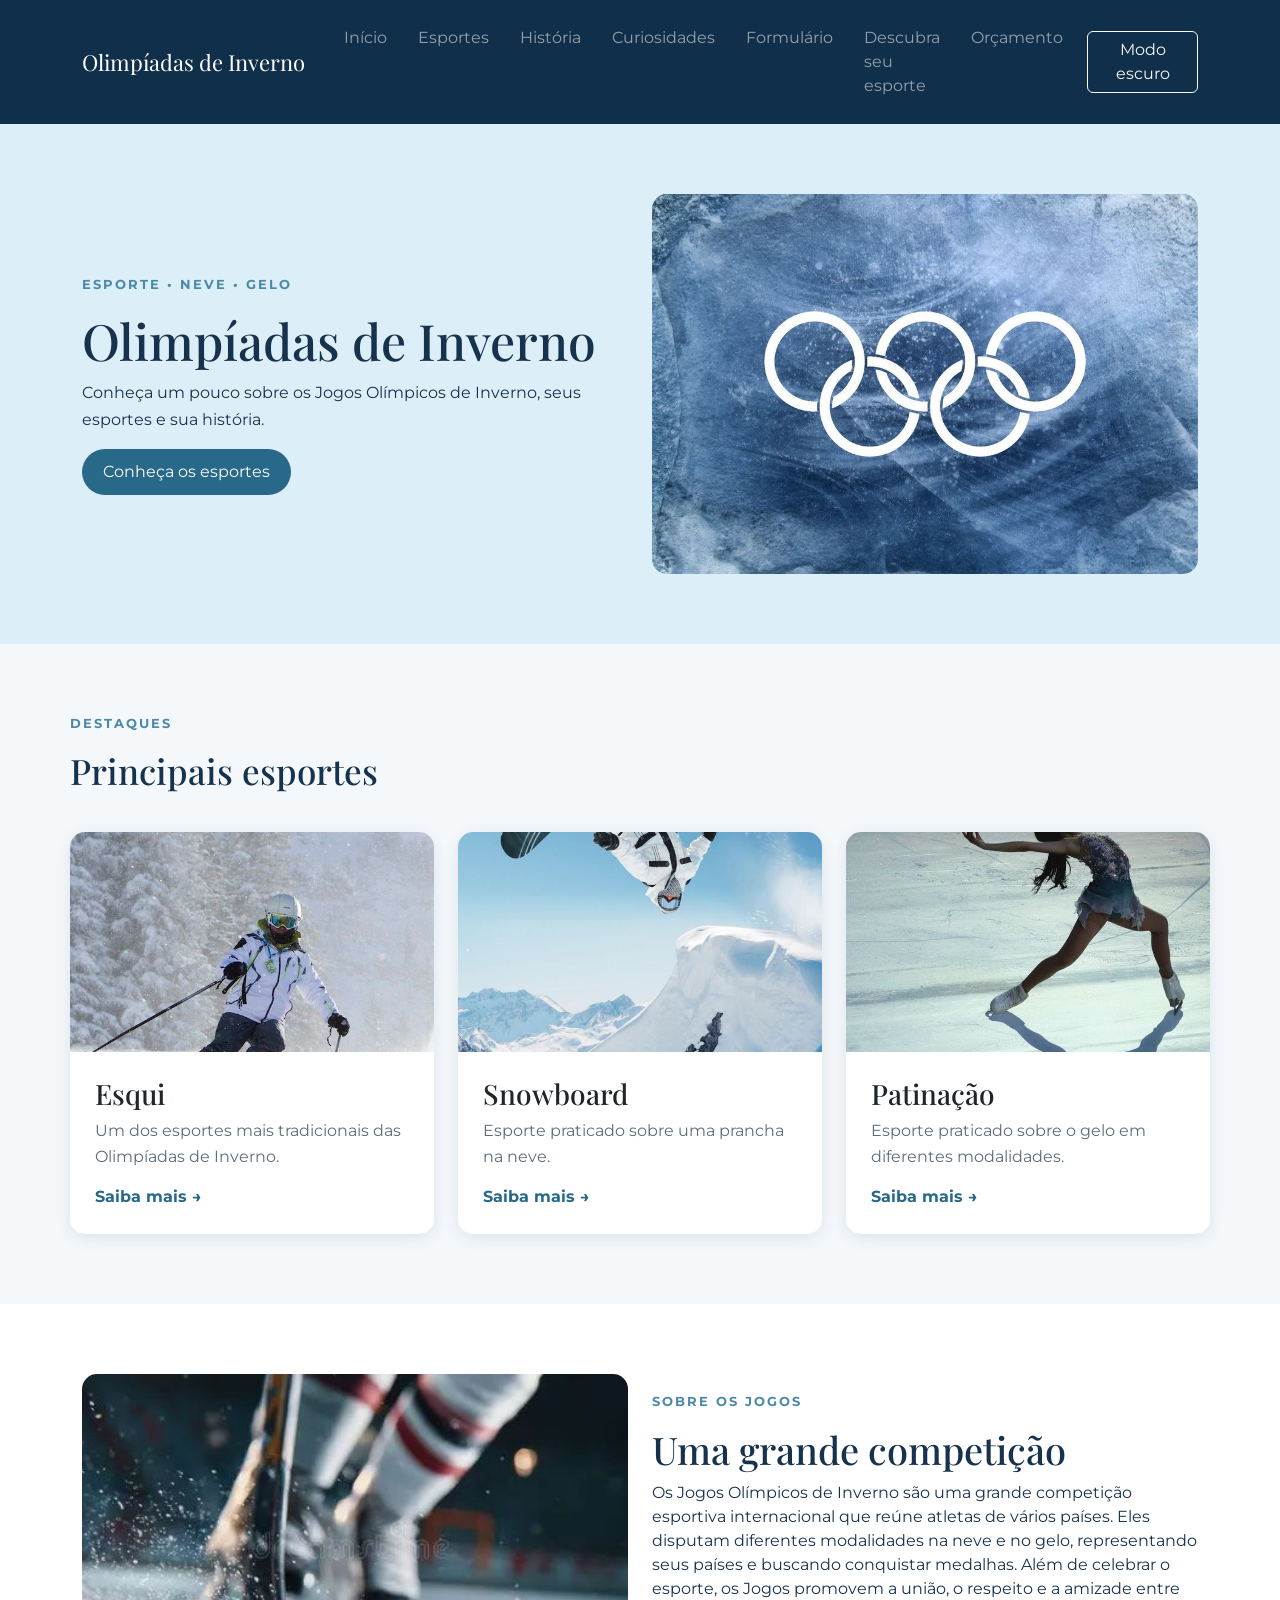
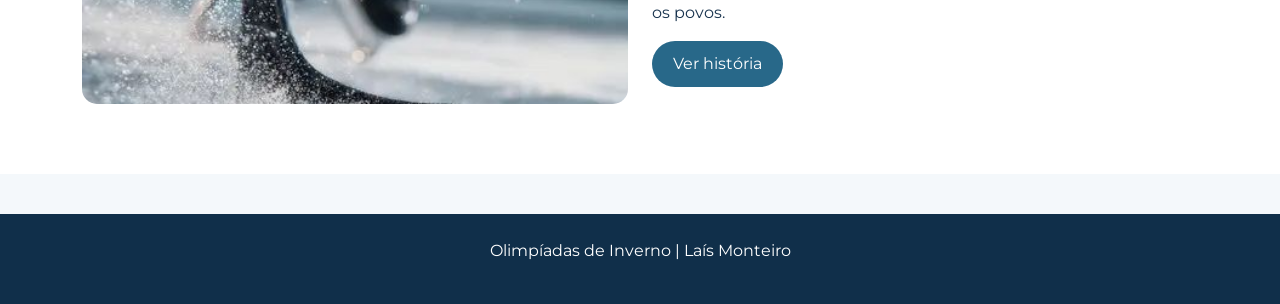
==== commit 1b020e30: "mudanças" ====
--- a/index.html
+++ b/index.html
@@ -65,6 +65,10 @@
             <a class="nav-link" href="descobrir-esporte.html">Descubra seu esporte</a>
         </li>
 
+         <li class="nav-item">
+            <a class="nav-link" href="orcamento.html">Orçamento</a>
+        </li>
+
     </ul>
 
     <button id="modo-escuro" class="btn btn-outline-light ms-lg-3 mt-2 mt-lg-0">
--- a/css/style.css
+++ b/css/style.css
@@ -560,4 +560,498 @@
     .quiz-caixa .btn {
         margin-bottom: 8px;
     }
-}+}
+
+
+body.tema-escuro {
+    background-color: #17232e;
+    color: #f4f8fb;
+}
+
+.tema-escuro .sobre,
+.tema-escuro .card,
+.tema-escuro .formulario-caixa,
+.tema-escuro .quiz-caixa,
+.tema-escuro .curiosidade-interativa {
+    background-color: #243442;
+    color: #f4f8fb;
+}
+
+.tema-escuro .titulo-pagina,
+.tema-escuro .banner,
+.tema-escuro .medalhas-secao {
+    background-color: #263d50;
+    color: #f4f8fb;
+}
+
+.tema-escuro .card p,
+.tema-escuro .formulario-caixa p,
+.tema-escuro .quiz-caixa p {
+    color: #d3e0e9;
+}
+
+.tema-escuro .texto-curiosidade,
+.tema-escuro .resultado-quiz {
+    background-color: #354e60;
+    color: #f4f8fb;
+}
+
+.tema-escuro footer {
+    background-color: #102f4a;
+    color: #f4f8fb;
+}
+
+
+/* =====================================
+   ORCAMENTO - OLIMPIADAS DE INVERNO
+   ===================================== */
+
+.pagina-orcamento {
+    min-height: 100vh;
+}
+
+.orcamento-main {
+    width: 92%;
+    max-width: 1400px;
+    margin: 45px auto;
+    padding: 0;
+}
+
+.orcamento-intro {
+    max-width: 760px;
+    margin: 0 auto 35px;
+    text-align: center;
+}
+
+.orcamento-etiqueta {
+    display: inline-block;
+    padding: 7px 15px;
+    margin-bottom: 15px;
+    border-radius: 30px;
+    background-color: #dceef7;
+    color: #173b5c;
+    font-size: 12px;
+    font-weight: bold;
+    letter-spacing: 1.5px;
+}
+
+.orcamento-intro h2 {
+    margin-bottom: 12px;
+    font-family: "Playfair Display", serif;
+    font-size: 34px;
+    color: #17324d;
+}
+
+.orcamento-intro p {
+    max-width: 650px;
+    margin: 0 auto;
+    color: #526e82;
+    line-height: 1.8;
+}
+
+.orcamento-colunas {
+    display: grid;
+    grid-template-columns: minmax(0, 1.1fr) minmax(0, 0.9fr);
+    align-items: stretch;
+    gap: 28px;
+}
+
+/* CARD DO FORMULARIO */
+
+.orcamento-card {
+    min-width: 0;
+    padding: 32px;
+    background-color: white;
+    border: 1px solid #d6e5ef;
+    border-radius: 15px;
+    box-shadow: 0 4px 15px rgba(23, 50, 77, 0.10);
+}
+
+.titulo-card {
+    display: flex;
+    align-items: center;
+    gap: 15px;
+    margin-bottom: 25px;
+}
+
+.simbolo-card {
+    display: flex;
+    align-items: center;
+    justify-content: center;
+    flex-shrink: 0;
+    width: 52px;
+    height: 52px;
+    background-color: #102f4a;
+    color: white;
+    border-radius: 13px;
+    font-size: 20px;
+    font-weight: bold;
+}
+
+.titulo-card h3 {
+    margin: 0 0 5px;
+    font-family: "Playfair Display", serif;
+    color: #17324d;
+    font-size: 22px;
+}
+
+.titulo-card p {
+    margin: 0;
+    color: #637b8e;
+    font-size: 14px;
+}
+
+/* CAMPOS */
+
+#form-orcamento label {
+    display: block;
+    margin: 17px 0 7px;
+    color: #17324d;
+    font-weight: bold;
+    font-size: 14px;
+}
+
+#form-orcamento input {
+    display: block;
+    width: 100%;
+    padding: 14px;
+    margin: 0;
+    box-sizing: border-box;
+    background-color: #f4f8fb;
+    color: #17324d;
+    border: 1px solid #b8ccdc;
+    border-radius: 8px;
+    font-family: "Montserrat", sans-serif;
+    font-size: 15px;
+    transition: border-color 0.3s, box-shadow 0.3s;
+}
+
+#form-orcamento input::placeholder {
+    color: #8297a8;
+}
+
+#form-orcamento input:focus {
+    outline: none;
+    border-color: #438fc4;
+    box-shadow: 0 0 0 3px rgba(67, 143, 196, 0.18);
+}
+
+/* BOTOES */
+
+#form-orcamento button {
+    display: block;
+    width: 100%;
+    padding: 14px;
+    margin-top: 12px;
+    border-radius: 8px;
+    font-family: "Montserrat", sans-serif;
+    font-size: 15px;
+    font-weight: bold;
+    cursor: pointer;
+    transition: background-color 0.2s, transform 0.2s;
+}
+
+#form-orcamento .botao-calcular {
+    margin-top: 25px;
+    background-color: #286889;
+    color: white;
+    border: 1px solid #286889;
+}
+
+#form-orcamento .botao-calcular:hover {
+    background-color: #173f58;
+    border-color: #173f58;
+    transform: translateY(-2px);
+}
+
+#form-orcamento .botao-limpar {
+    background-color: transparent;
+    color: #286889;
+    border: 1px solid #b8ccdc;
+}
+
+#form-orcamento .botao-limpar:hover {
+    background-color: #eaf4f9;
+}
+
+/* RESULTADO DO CALCULO */
+
+#resultado-orcamento {
+    display: none;
+    width: 100%;
+    margin: 22px 0 0;
+    padding: 20px;
+    box-sizing: border-box;
+    border-radius: 10px;
+    text-align: center;
+    font-size: 15px;
+    line-height: 1.8;
+    overflow-wrap: anywhere;
+}
+
+#resultado-orcamento.sucesso {
+    display: block;
+    background-color: #e3f5e8;
+    border: 1px solid #b9e2c5;
+    color: #175c2a;
+}
+
+#resultado-orcamento.erro {
+    display: block;
+    background-color: #fff0f0;
+    border: 1px solid #efc5c5;
+    color: #8b1717;
+}
+
+#resultado-orcamento hr {
+    border: 0;
+    border-top: 1px solid currentColor;
+    opacity: 0.3;
+    margin: 12px 0;
+}
+
+/* PAINEL LATERAL */
+
+.orcamento-lateral {
+    min-width: 0;
+    padding: 30px;
+    background: linear-gradient(145deg, #eaf4fa, #dcecf6);
+    border: 1px solid #cbdfea;
+    border-radius: 15px;
+    box-shadow: 0 4px 15px rgba(23, 50, 77, 0.08);
+}
+
+.lateral-cabecalho {
+    display: flex;
+    align-items: center;
+    gap: 15px;
+    padding-bottom: 22px;
+    margin-bottom: 8px;
+    border-bottom: 1px solid #c7dce8;
+}
+
+.icone-neve {
+    display: flex;
+    align-items: center;
+    justify-content: center;
+    flex-shrink: 0;
+    width: 54px;
+    height: 54px;
+    background-color: #102f4a;
+    color: white;
+    border-radius: 14px;
+    font-size: 30px;
+}
+
+.lateral-cabecalho h3 {
+    margin: 0 0 5px;
+    color: #17324d;
+    font-family: "Playfair Display", serif;
+    font-size: 19px;
+}
+
+.lateral-cabecalho p {
+    margin: 0;
+    color: #637b8e;
+    font-size: 13px;
+    line-height: 1.6;
+}
+
+/* DICAS DE VIAGEM */
+
+.dica-viagem {
+    display: flex;
+    align-items: flex-start;
+    gap: 14px;
+    padding: 19px 0;
+    border-bottom: 1px solid #cbdfea;
+}
+
+.numero-dica {
+    display: flex;
+    align-items: center;
+    justify-content: center;
+    flex-shrink: 0;
+    width: 39px;
+    height: 39px;
+    background-color: white;
+    color: #1769aa;
+    border: 1px solid #d3e5f0;
+    border-radius: 10px;
+    font-size: 13px;
+    font-weight: bold;
+}
+
+.dica-viagem h4 {
+    margin: 0 0 6px;
+    color: #17324d;
+    font-size: 16px;
+}
+
+.dica-viagem p {
+    margin: 0;
+    color: #526e82;
+    font-size: 14px;
+    line-height: 1.7;
+}
+
+/* AVISO FINAL */
+
+.aviso-viagem {
+    margin-top: 22px;
+    padding: 19px;
+    background-color: rgba(255, 255, 255, 0.7);
+    border-left: 4px solid #438fc4;
+    border-radius: 9px;
+}
+
+.aviso-viagem h4 {
+    margin: 0 0 7px;
+    color: #17324d;
+    font-size: 15px;
+}
+
+.aviso-viagem p {
+    margin: 0;
+    color: #526e82;
+    font-size: 13px;
+    line-height: 1.7;
+}
+
+/* MODO ESCURO - SOMENTE ORCAMENTO */
+
+.tema-escuro .orcamento-intro h2 {
+    color: #f4f8fb;
+}
+
+.tema-escuro .orcamento-intro p {
+    color: #d3e0e9;
+}
+
+.tema-escuro .orcamento-etiqueta {
+    background-color: #263d50;
+    color: #dceef7;
+}
+
+.tema-escuro .orcamento-card {
+    background-color: #243442;
+    border-color: #354c5e;
+}
+
+.tema-escuro .titulo-card h3,
+.tema-escuro #form-orcamento label {
+    color: #f4f8fb;
+}
+
+.tema-escuro .titulo-card p {
+    color: #d3e0e9;
+}
+
+.tema-escuro #form-orcamento input {
+    background-color: #17232e;
+    color: white;
+    border-color: #61798a;
+}
+
+.tema-escuro #form-orcamento input::placeholder {
+    color: #d3e0e9;
+}
+
+.tema-escuro #form-orcamento .botao-limpar {
+    color: #dceef7;
+    border-color: #61798a;
+}
+
+.tema-escuro #form-orcamento .botao-limpar:hover {
+    background-color: #354e60;
+}
+
+.tema-escuro .orcamento-lateral {
+    background: linear-gradient(145deg, #1c2f3e, #223b4d);
+    border-color: #354c5e;
+}
+
+.tema-escuro .lateral-cabecalho {
+    border-color: #354c5e;
+}
+
+.tema-escuro .lateral-cabecalho h3,
+.tema-escuro .dica-viagem h4,
+.tema-escuro .aviso-viagem h4 {
+    color: #f4f8fb;
+}
+
+.tema-escuro .lateral-cabecalho p,
+.tema-escuro .dica-viagem p,
+.tema-escuro .aviso-viagem p {
+    color: #d3e0e9;
+}
+
+.tema-escuro .dica-viagem {
+    border-color: #354c5e;
+}
+
+.tema-escuro .numero-dica {
+    background-color: #314858;
+    border-color: #526b7c;
+    color: #b9e1ff;
+}
+
+.tema-escuro .aviso-viagem {
+    background-color: #263846;
+    border-left-color: #438fc4;
+}
+
+.tema-escuro #resultado-orcamento.sucesso {
+    background-color: #1b4930;
+    color: #c5f5d2;
+    border-color: #326b45;
+}
+
+.tema-escuro #resultado-orcamento.erro {
+    background-color: #4a2529;
+    color: #ffdede;
+    border-color: #784047;
+}
+
+/* CELULARES E TABLETS */
+
+@media (max-width: 850px) {
+    .orcamento-main {
+        width: 92%;
+        margin: 30px auto;
+    }
+
+    .orcamento-colunas {
+        grid-template-columns: 1fr;
+        gap: 22px;
+    }
+
+    .orcamento-intro h2 {
+        font-size: 28px;
+    }
+
+    .orcamento-card,
+    .orcamento-lateral {
+        padding: 23px;
+    }
+}
+
+@media (max-width: 480px) {
+    .orcamento-intro h2 {
+        font-size: 25px;
+    }
+
+    .orcamento-card,
+    .orcamento-lateral {
+        padding: 18px;
+    }
+
+    .titulo-card h3 {
+        font-size: 19px;
+    }
+
+    .lateral-cabecalho h3 {
+        font-size: 17px;
+    }
+}
